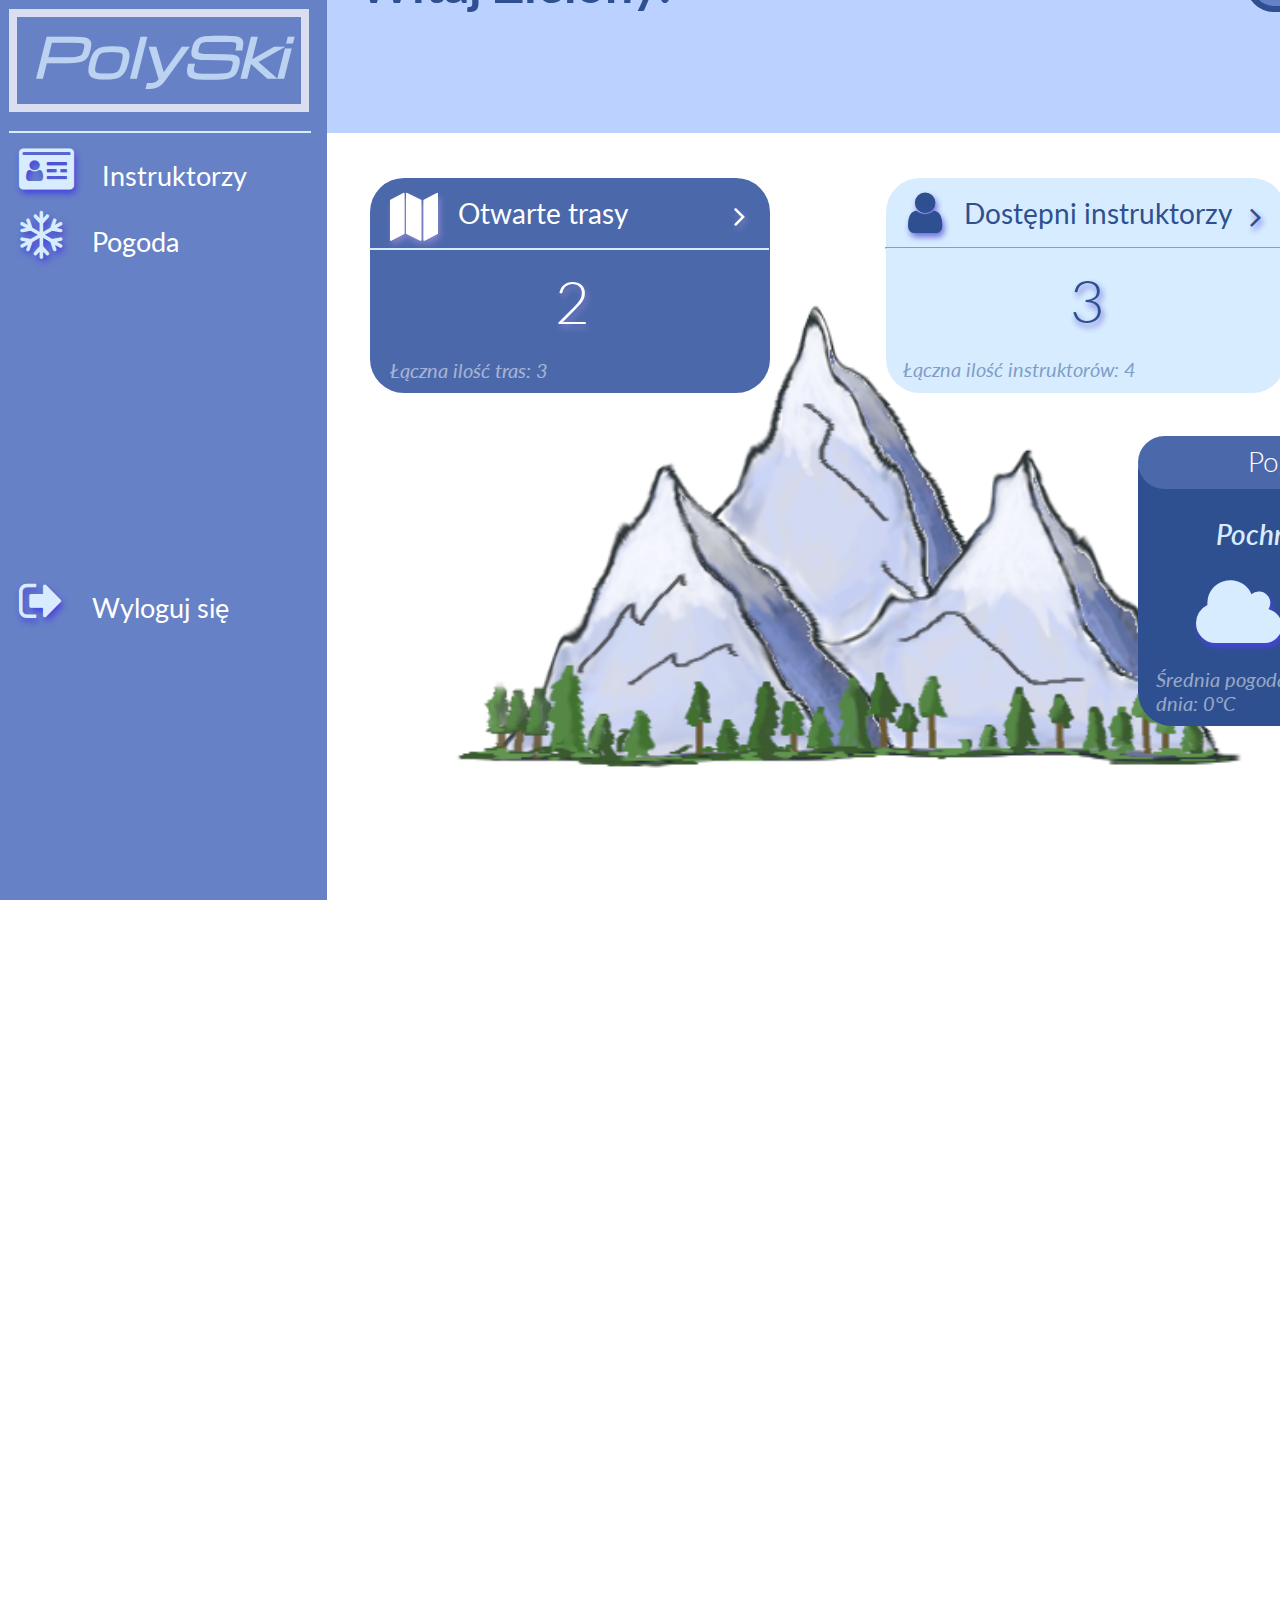
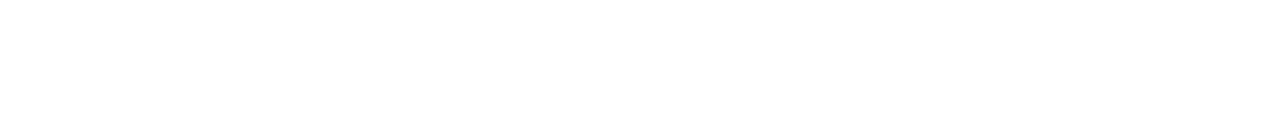
==== frontend/html.html @ b3a196ed "Add frontend" ====
<!DOCTYPE html>
  <html>
    <head>
      <link rel="stylesheet" href="style.css">
         <link rel="stylesheet" href="https://fonts.googleapis.com/css?family=Michroma">
         <link rel="stylesheet" href="https://fonts.googleapis.com/css?family=Lato">
         <link rel="stylesheet" href="https://cdnjs.cloudflare.com/ajax/libs/font-awesome/4.7.0/css/font-awesome.min.css">
       <meta charset="utf-8">
         <title></title>

    </head>
    <body> 
           <!-- Pasek boczny-->
    <div class="blue-rectangle"> 
      <p><div class="logo">PolySki</p></div>

      <br/><hr  size="1" width="302" color="#d7edff">

      <!--<div class="wrapper">
        <ui class="mainMenu">
         <li> <a href="#" class="trails">
          <i class="fa fa-road fa-3x"></i>
          <span class="sidenav">Trasy</span>
      </a>
       <div class="subMenu">
          <a href="">item-1</a>
          <a href="">item-2</a>
          <a href="">item-3</a>
         </div>
          </li> -->
          <li> <a href="#">
            <i class="fa fa-id-card fa-3x"></i>
            <span class="sidenav">Instruktorzy</span>
        </a>
            </li>
            <li> <a href="#">
              <i class="fa fa-snowflake-o fa-3x"></i>
              <span class="sidenav">Pogoda</span>
          </a>
              </li>
              <li> <a href="#">
              <i class="fa fa-sign-out fa-3x" style="margin-top:300px;"></i>
                <span class="sidenav">Wyloguj się</span>
            </a>
                </li>
                
     </div>
          <!-- Pasek u góry-->
     <div class="top-rectangle">
       <span class="hello">Witaj Zielony!</span>
       <span class="account">Zielony Teletubiś</span>
       <img src="narciarz.png" alt="Narciarz" style="position: relative;bottom:10px;left:920px;width:132px;height:132px;">
     </div>

     <img src="arcydzielo2.png" alt="Góra" style="width:860px;height:570px;margin-left:390px;margin-top:65px;">

     <!-- Otwarte trasy-->

    <div class="rectangle"><i class="fa fa-map fa-3x" style="position:relative;z-index:2;margin-left:380px;bottom:590px"></i>
      <a href="#"><span class="opened-trails">Otwarte trasy</span></a>
       <i class="fa fa-angle-right fa-2x" style="position:relative;z-index:3;right:130px;bottom:597px"></i>

       <hr  style="position:relative;bottom:755px;left:369px;z-index:2;" size="0.5" width="400" color="#d7edff">
      <p id="number" style="left:555px;bottom:740px;z-index:2">2</p>
     <span class="sum">Łączna ilość tras: 3</span>
    </div>

     <!-- Dostępni instruktorzy-->

    <div class="rectangle2"><i class="fa fa-user fa-3x" style="position:relative;z-index:2;left:898px;bottom:926px"></i>
      <a href="#"><span class="available-instructors">Dostępni instruktorzy</span></a>
       <i class="fa fa-angle-right fa-2x" style="position:relative;z-index:3;left:780px;bottom:928px;"></i>
 
       <hr  style="position:relative;bottom:1088px;left:885px;z-index:2;color:#2e5090;" size="1" width="400" >
       <p id="number2" style="left:1070px;bottom:1073px;z-index:2">3</p>
      <span class="sum2">Łączna ilość instruktorów: 4</span>
     </div>

     <!-- Słoneczko-->

     <a href="https://www.youtube.com/watch?v=dQw4w9WgXcQ">
       <img src="https://i.pinimg.com/564x/27/d1/0f/27d10f4e51956aaa6a608aa382f7c527.jpg" style="position:relative;bottom:1280px;left:1305px;" alt="Słoneczko Teletubiś" width="300px" height="300px">
     </a>

    <!-- Pogoda -->

   <a href="#"><div class="rectangle3">
   <span class="rectangle-weather">Pogoda</span>
   <p id="weather-condition">Pochmurnie</p>
   <i class="fa fa-cloud fa-5x" style="position:relative;left:40px;top:25px"></i>
   <p style="font-weight:bold;font-size:48px;color:#d7edff;position:relative;left:160px;bottom:55px">-1°C</p>
   <p id="sum3">Średnia pogoda w ciągu dnia: 0°C</p>
   </div>
  </a>


    </body> 


  </html>
---- frontend/style.css ----
*{
    list-style: none;
    text-decoration: none;
    margin: 0;
    padding: 0;
    box-sizing: border-box;
    font-family: 'Lato';
}html{
	height: 100vh;
	}
	body{
		width: 100%;
		height: 100vh;
		background-color: #ffffff;
		font-family: 'Lato';
		position: fixed;
		top: 0;
		bottom: 0;
		}
.logo { 
	width: 300px;
	height: 103px;
	padding: 8px 8px 8px 8px;
	opacity: 75%;
	color: #d7edff;
	background-color: #6781c6;
	border-color: #ffffff;
	border-width: 8px;
	border-style: solid;
	font-family: "Michroma";
	font-weight: bold;
	font-size: 54px;
	font-style: italic;
	line-height: 1.1;
	text-align: center;
}
.blue-rectangle {
	width: 327px;
        position: fixed;
	height: 100%;
	padding: 8px 8px 8px 8px;
	background: #6781c6;
	border-color: #6781c6;
	border-width: 1px;
	border-style: solid;
        transition: all 0.5 ease
} 
hr {
	border-color: #d7edff;
	border-width: 1px;

}
.sidenav {
	color: #ffffff;
	font-weight: 400;
	font-size: 27px;
	line-height: 1.3;
	text-align: left;
	padding: 6px 8px 6px 16px;
}
.sidenav:hover{
	font-weight: bold;
	color:#2e5090;
}

i {
	text-shadow:2px 4px 6px rgb(70, 68, 223);
	color: #d7edff;
	padding: 12px 8px 6px 10px;
}
.top-rectangle {
	width: 1600px;
	height: 133px;
	padding: 8px 8px 8px 8px;
	background: #bbd1ff;
	border-color: #bbd1ff;
	border-width: 1px;
	border-style: solid;
}
.hello {
	width: 674px;
	height: 79px;
	color: #2e5090;
	font-family: "Lato";
	font-weight: bold;
	font-size: 50px;
	position: relative;
bottom: 55px;
left: 350px;
}
.account {
	width: 214px;
	height: 60px;
	padding: 10px 10px 10px 10px;
	background: #6781c6;
	color: #ffffff;
	border-color: #2e5090;
	border-width: 6px;
	border-style: solid;
	border-radius: 30px 30px 30px 30px;
	font-family: "Lato";
	font-weight: bold;
	text-align: center;
	font-size: 20px;
	position: relative;
    left:920px;
	bottom: 66px;
}
.rectangle a {
	display: inline-block;
	height: 215px;
	width: 400px; 
	background: #4b68ab;
	border-radius: 34px 34px 34px 34px;
	padding: 8px 8px 8px 8px; 
	transition: all 0.6s; 
	position: relative;
	bottom: 610px;
	right: 80px;
	z-index: 1;
  }
 .rectangle a:hover {
	background: #bbd1ff;
	font-weight: bold; 
  }
  .opened-trails {
	width: 282px;
	height: 48px;
	color: #ffffff;
	font-family: "Lato";
	font-weight: 400;
	font-size: 28px;
	padding-left: 80px;
	position: relative;
	top: 10px;
	text-align: center;
}
.rectangle i {
	text-shadow:2px 4px 6px rgb(134, 132, 202);
	color: #ffffff;
	padding: 12px 8px 6px 10px;
}
#number {
	text-shadow:2px 4px 6px rgb(134, 132, 202);
	font-family: 'Lato';
	font-size: 60px;
	position: relative;
	color: #ffffff;
	font-weight: 300;
}

.sum {
	width: 182px;
	height: 36px;
	opacity: 50%;
	color: #ffffff;
	font-family: "Lato";
	font-weight: 400;
	font-size: 20px;
	font-style: italic;
	line-height: 1.3;
	text-align: left;
	position:relative;
	left:390px;
	bottom:720px;
	z-index:2;
}
#number2 {
	text-shadow:2px 4px 6px rgb(93, 89, 211);
	font-family: 'Lato';
	font-size: 60px;
	position: relative;
	color: #2e5090;
	font-weight: 300;
}
.sum2 {
	width: 182px;
	height: 36px;
	opacity: 50%;
	color: #2e5090;
	font-family: "Lato";
	font-weight: 400;
	font-size: 20px;
	font-style: italic;
	line-height: 1.3;
	text-align: left;
	position:relative;
	left:903px;
	bottom:1053px;
	z-index:2;
}
.rectangle2 a {
	display: inline-block;
	height: 215px;
	width: 400px; 
	background: #d7edff;
	border-radius: 34px 34px 34px 34px;
	padding: 8px 8px 8px 8px; 
	transition: all 0.6s; 
	position: relative;
	bottom: 942px;
	left: 830px;
	z-index: 1;
  }
  .rectangle2 a:hover {
	background: #6781c6;
	font-weight: bold; 
  }
  .rectangle2 i {
	text-shadow:2px 4px 6px rgb(111, 107, 224);
	color: #2e5090;
	padding: 12px 8px 6px 10px;
}
  .available-instructors {
	width: 282px;
	height: 48px;
	color: #2e5090;
	font-family: "Lato";
	font-weight: 400;
	font-size: 28px;
	padding-left: 70px;
	top: 10px;
	position: relative;
	text-align: center;
}
.rectangle3 {
	display: inline-block;
	height: 290px;
	width: 310px; 
	background: #2e5090;
	border-radius: 34px 34px 34px 34px;
	padding: 8px 8px 8px 8px; 
	transition: all 0.6s; 
	position: relative;
	bottom: 999px;
    left: 980px;
	z-index: 1;
}
.rectangle-weather {
	display: inline-block;
	width: 310px;
	height: 53px;
	padding: 8px 8px 8px 8px;
	background: #4b68ab;
	border-radius: 34px 34px 34px 34px;
	position: relative;
	right:8px;
	bottom:8px;
	color: #ffffff;
	font-family: "Lato";
	font-weight: 300;
	text-align: center;
	font-size: 28px;
}

#weather-condition {
		width: 250px;
		height: 40px;
		color: #d7edff;
		font-family: "Lato";
		font-weight: 550;
		font-size: 28px;
		font-style: italic;
		position: relative;
		top: 20px;
		left: 70px;

}
#sum3 {
	width: 210px;
	height: 36px;
	opacity: 50%;
	color: #ffffff;
	font-family: "Lato";
	font-weight: 400;
	font-size: 20px;
	font-style: italic;
	position:relative;
    left: 10px;
	bottom: 25px;
}
.rectangle3:hover {
	background: #6781c6;
	font-weight: bold; 
  }

 /* .wrapper{
    position: absolute;
    top: 100%;
    left: 100%;
    transform: translate(-50%, -50%);
}
.mainMenu{
    width: 250px;
    display: block;
    border-radius: 10px;
    overflow: hidden;
}
.trails{
    display: block;
    background-color: #6781c6;
    position: relative;

}
.trails:before{
    content: '';
    position: absolute;
    border-left: 11px solid transparent;
    border-right:11px solid transparent;
    border-top:11px solid #bbd1ff;
    right: 15px;
	top: 43px;
    z-index: 9;
    
}
.subMenu{
    background: #2e5090;
    overflow: hidden;
    transition: max-height 0.7s;
    max-height: 0;
}
.subMenu a{
    display: block;
    padding: 15px 20px;
    color: #4b68ab;
    font-size: 14px;
    border-bottom: 1px solid #273057;
    position: relative;
    
}
.subMenu a:before{
    content: '';
    opacity: 0;
    transition: opacity 0.3s;

}
.subMenu a:hover:before{
    position: absolute;
    width: 6px;
    left: 0;
    top:0;
    opacity: 1;
     background-color: #d8d824; 
    border-top: 24px solid transparent;
    border-left: 11px solid #bbd1ff;
    border-bottom: 24px solid transparent;
}
.subMenu a:hover{
    background: #6781c6;
    transition: all 0.3s;
}

.item:target .subMenu{
    max-height: 500px;
}
*/
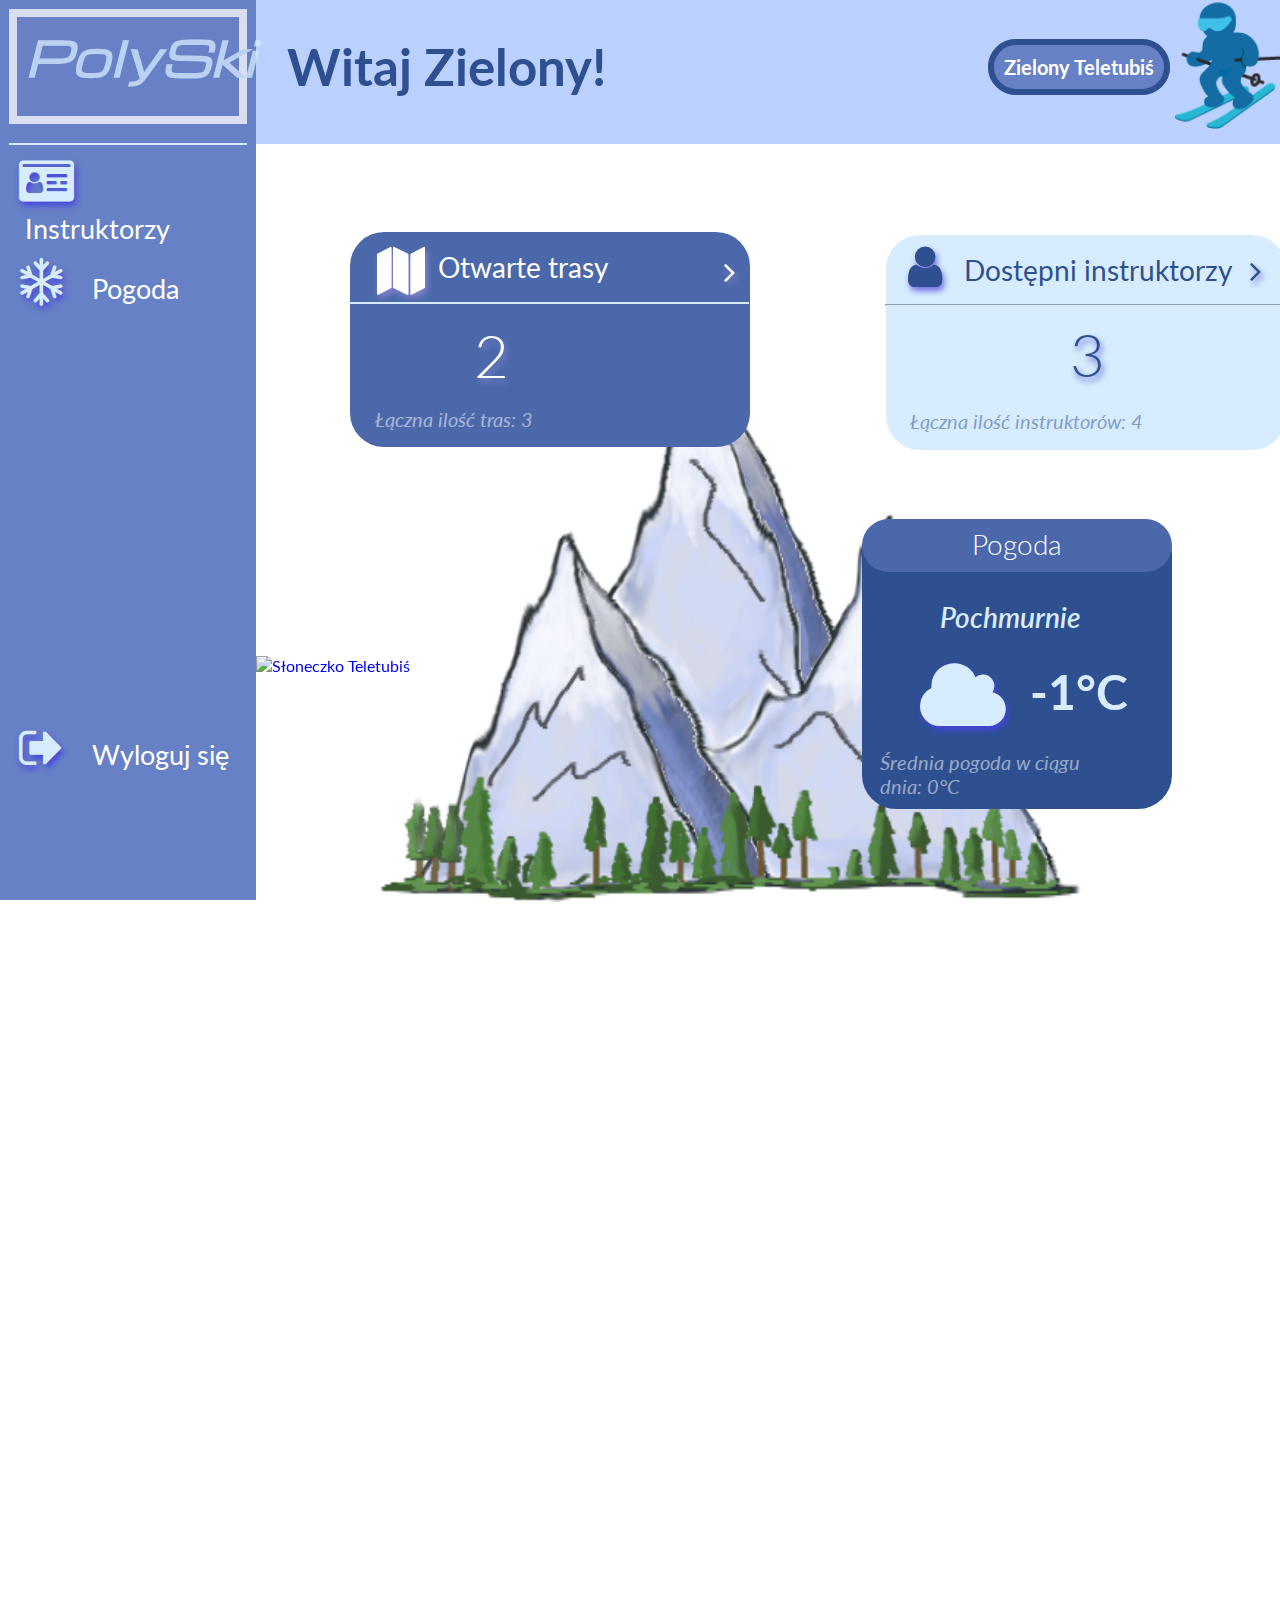
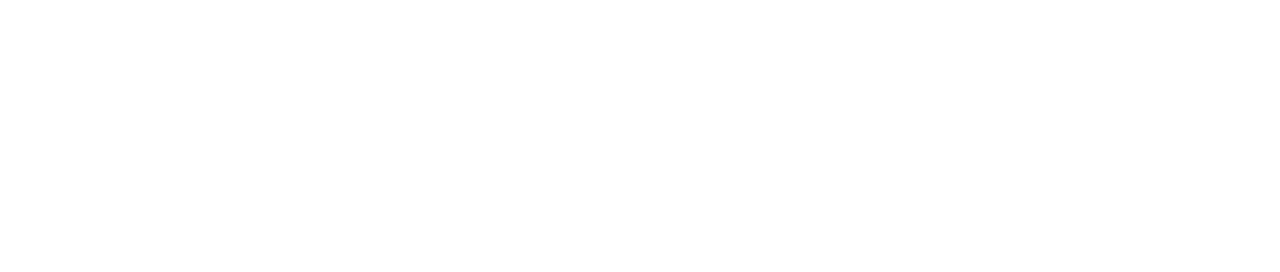
==== commit b0da7eae: "fix html" ====
--- a/frontend/html.html
+++ b/frontend/html.html
@@ -14,7 +14,7 @@
     <div class="blue-rectangle"> 
       <p><div class="logo">PolySki</p></div>
 
-      <br/><hr  size="1" width="302" color="#d7edff">
+      <br/><hr  size="1" width=100% color="#d7edff">
 
       <!--<div class="wrapper">
         <ui class="mainMenu">
@@ -39,47 +39,47 @@
           </a>
               </li>
               <li> <a href="#">
-              <i class="fa fa-sign-out fa-3x" style="margin-top:300px;"></i>
+              <i class="fa fa-sign-out fa-3x" style="margin-top:400px;"></i>
                 <span class="sidenav">Wyloguj się</span>
             </a>
                 </li>
-                
+
      </div>
           <!-- Pasek u góry-->
      <div class="top-rectangle">
        <span class="hello">Witaj Zielony!</span>
        <span class="account">Zielony Teletubiś</span>
-       <img src="narciarz.png" alt="Narciarz" style="position: relative;bottom:10px;left:920px;width:132px;height:132px;">
+       <img src="narciarz-1.png" alt="Narciarz" style="position: relative;bottom:10px;left:52%;width:132px;height:132px;">
      </div>
 
-     <img src="arcydzielo2.png" alt="Góra" style="width:860px;height:570px;margin-left:390px;margin-top:65px;">
+     <img src="arcydzielo2.png" alt="Góra" style="width:60%;height:77%;margin-left:25%;margin-top:65px;">
 
      <!-- Otwarte trasy-->
 
-    <div class="rectangle"><i class="fa fa-map fa-3x" style="position:relative;z-index:2;margin-left:380px;bottom:590px"></i>
+    <div class="rectangle"><i class="fa fa-map fa-3x" style="position:relative;z-index:2;margin-left:380px;right:1%;bottom:670px"></i>
       <a href="#"><span class="opened-trails">Otwarte trasy</span></a>
-       <i class="fa fa-angle-right fa-2x" style="position:relative;z-index:3;right:130px;bottom:597px"></i>
+       <i class="fa fa-angle-right fa-2x" style="position:relative;z-index:3;right:140px;bottom:675px"></i>
 
-       <hr  style="position:relative;bottom:755px;left:369px;z-index:2;" size="0.5" width="400" color="#d7edff">
-      <p id="number" style="left:555px;bottom:740px;z-index:2">2</p>
+       <hr  style="position:relative;bottom:835px;left:349px;z-index:2;" size="0.5" width="400" color="#d7edff">
+      <p id="number" style="left:37%;bottom:820px;z-index:2">2</p>
      <span class="sum">Łączna ilość tras: 3</span>
     </div>
 
      <!-- Dostępni instruktorzy-->
 
-    <div class="rectangle2"><i class="fa fa-user fa-3x" style="position:relative;z-index:2;left:898px;bottom:926px"></i>
+    <div class="rectangle2"><i class="fa fa-user fa-3x" style="position:relative;z-index:2;left:898px;bottom:1006px"></i>
       <a href="#"><span class="available-instructors">Dostępni instruktorzy</span></a>
-       <i class="fa fa-angle-right fa-2x" style="position:relative;z-index:3;left:780px;bottom:928px;"></i>
- 
-       <hr  style="position:relative;bottom:1088px;left:885px;z-index:2;color:#2e5090;" size="1" width="400" >
-       <p id="number2" style="left:1070px;bottom:1073px;z-index:2">3</p>
+       <i class="fa fa-angle-right fa-2x" style="position:relative;z-index:3;left:780px;bottom:1008px;"></i>
+
+       <hr  style="position:relative;bottom:1165px;left:885px;z-index:2;color:#2e5090;" size="2" width="400" >
+       <p id="number2" style="left:1070px;bottom:1153px;z-index:2">3</p>
       <span class="sum2">Łączna ilość instruktorów: 4</span>
      </div>
 
      <!-- Słoneczko-->
 
      <a href="https://www.youtube.com/watch?v=dQw4w9WgXcQ">
-       <img src="https://i.pinimg.com/564x/27/d1/0f/27d10f4e51956aaa6a608aa382f7c527.jpg" style="position:relative;bottom:1280px;left:1305px;" alt="Słoneczko Teletubiś" width="300px" height="300px">
+       <img src="https://i.pinimg.com/564x/27/d1/0f/27d10f4e51956aaa6a608aa382f7c527.jpg" style="position:relative;bottom:1197px;left:20%;" alt="Słoneczko Teletubiś" width="270px" height="270px">
      </a>
 
     <!-- Pogoda -->
@@ -94,6 +94,13 @@
   </a>
 
 
+    </body>
+
+
+  </html>
+
+
+
     </body> 
 
 
--- a/frontend/style.css
+++ b/frontend/style.css
@@ -18,8 +18,8 @@
 		bottom: 0;
 		}
 .logo { 
-	width: 300px;
-	height: 103px;
+	width: 100%;
+	height: 13%;
 	padding: 8px 8px 8px 8px;
 	opacity: 75%;
 	color: #d7edff;
@@ -29,13 +29,13 @@
 	border-style: solid;
 	font-family: "Michroma";
 	font-weight: bold;
-	font-size: 54px;
+	font-size: 300%;
 	font-style: italic;
-	line-height: 1.1;
+	line-height: 1.3;
 	text-align: center;
 }
 .blue-rectangle {
-	width: 327px;
+	width: 20%;
         position: fixed;
 	height: 100%;
 	padding: 8px 8px 8px 8px;
@@ -44,7 +44,7 @@
 	border-width: 1px;
 	border-style: solid;
         transition: all 0.5 ease
-} 
+}
 hr {
 	border-color: #d7edff;
 	border-width: 1px;
@@ -69,8 +69,8 @@
 	padding: 12px 8px 6px 10px;
 }
 .top-rectangle {
-	width: 1600px;
-	height: 133px;
+	width: 100%;
+	height: 16%;
 	padding: 8px 8px 8px 8px;
 	background: #bbd1ff;
 	border-color: #bbd1ff;
@@ -78,15 +78,15 @@
 	border-style: solid;
 }
 .hello {
-	width: 674px;
-	height: 79px;
-	color: #2e5090;
-	font-family: "Lato";
-	font-weight: bold;
-	font-size: 50px;
+	width: 100%;
+	height: 10%;
+	color: #2e5090;
+	font-family: "Lato";
+	font-weight: bold;
+	font-size: 320%;
 	position: relative;
 bottom: 55px;
-left: 350px;
+left: 22%;
 }
 .account {
 	width: 214px;
@@ -103,25 +103,25 @@
 	text-align: center;
 	font-size: 20px;
 	position: relative;
-    left:920px;
+    left:52%;
 	bottom: 66px;
 }
 .rectangle a {
 	display: inline-block;
 	height: 215px;
-	width: 400px; 
+	width: 400px;
 	background: #4b68ab;
 	border-radius: 34px 34px 34px 34px;
-	padding: 8px 8px 8px 8px; 
-	transition: all 0.6s; 
-	position: relative;
-	bottom: 610px;
-	right: 80px;
+	padding: 8px 8px 8px 8px;
+	transition: all 0.6s;
+	position: relative;
+	bottom: 690px;
+	right: 100px;
 	z-index: 1;
   }
  .rectangle a:hover {
 	background: #bbd1ff;
-	font-weight: bold; 
+	font-weight: bold;
   }
   .opened-trails {
 	width: 282px;
@@ -161,8 +161,8 @@
 	line-height: 1.3;
 	text-align: left;
 	position:relative;
-	left:390px;
-	bottom:720px;
+	left:375px;
+	bottom:805px;
 	z-index:2;
 }
 #number2 {
@@ -185,26 +185,26 @@
 	line-height: 1.3;
 	text-align: left;
 	position:relative;
-	left:903px;
-	bottom:1053px;
+	left:910px;
+	bottom:1135px;
 	z-index:2;
 }
 .rectangle2 a {
 	display: inline-block;
 	height: 215px;
-	width: 400px; 
+	width: 400px;
 	background: #d7edff;
 	border-radius: 34px 34px 34px 34px;
-	padding: 8px 8px 8px 8px; 
-	transition: all 0.6s; 
-	position: relative;
-	bottom: 942px;
+	padding: 8px 8px 8px 8px;
+	transition: all 0.6s;
+	position: relative;
+	bottom: 1019px;
 	left: 830px;
 	z-index: 1;
   }
   .rectangle2 a:hover {
 	background: #6781c6;
-	font-weight: bold; 
+	font-weight: bold;
   }
   .rectangle2 i {
 	text-shadow:2px 4px 6px rgb(111, 107, 224);
@@ -226,14 +226,14 @@
 .rectangle3 {
 	display: inline-block;
 	height: 290px;
-	width: 310px; 
+	width: 310px;
 	background: #2e5090;
 	border-radius: 34px 34px 34px 34px;
-	padding: 8px 8px 8px 8px; 
-	transition: all 0.6s; 
-	position: relative;
-	bottom: 999px;
-    left: 980px;
+	padding: 8px 8px 8px 8px;
+	transition: all 0.6s;
+	position: relative;
+	bottom: 1050px;
+    left: 55%;
 	z-index: 1;
 }
 .rectangle-weather {
